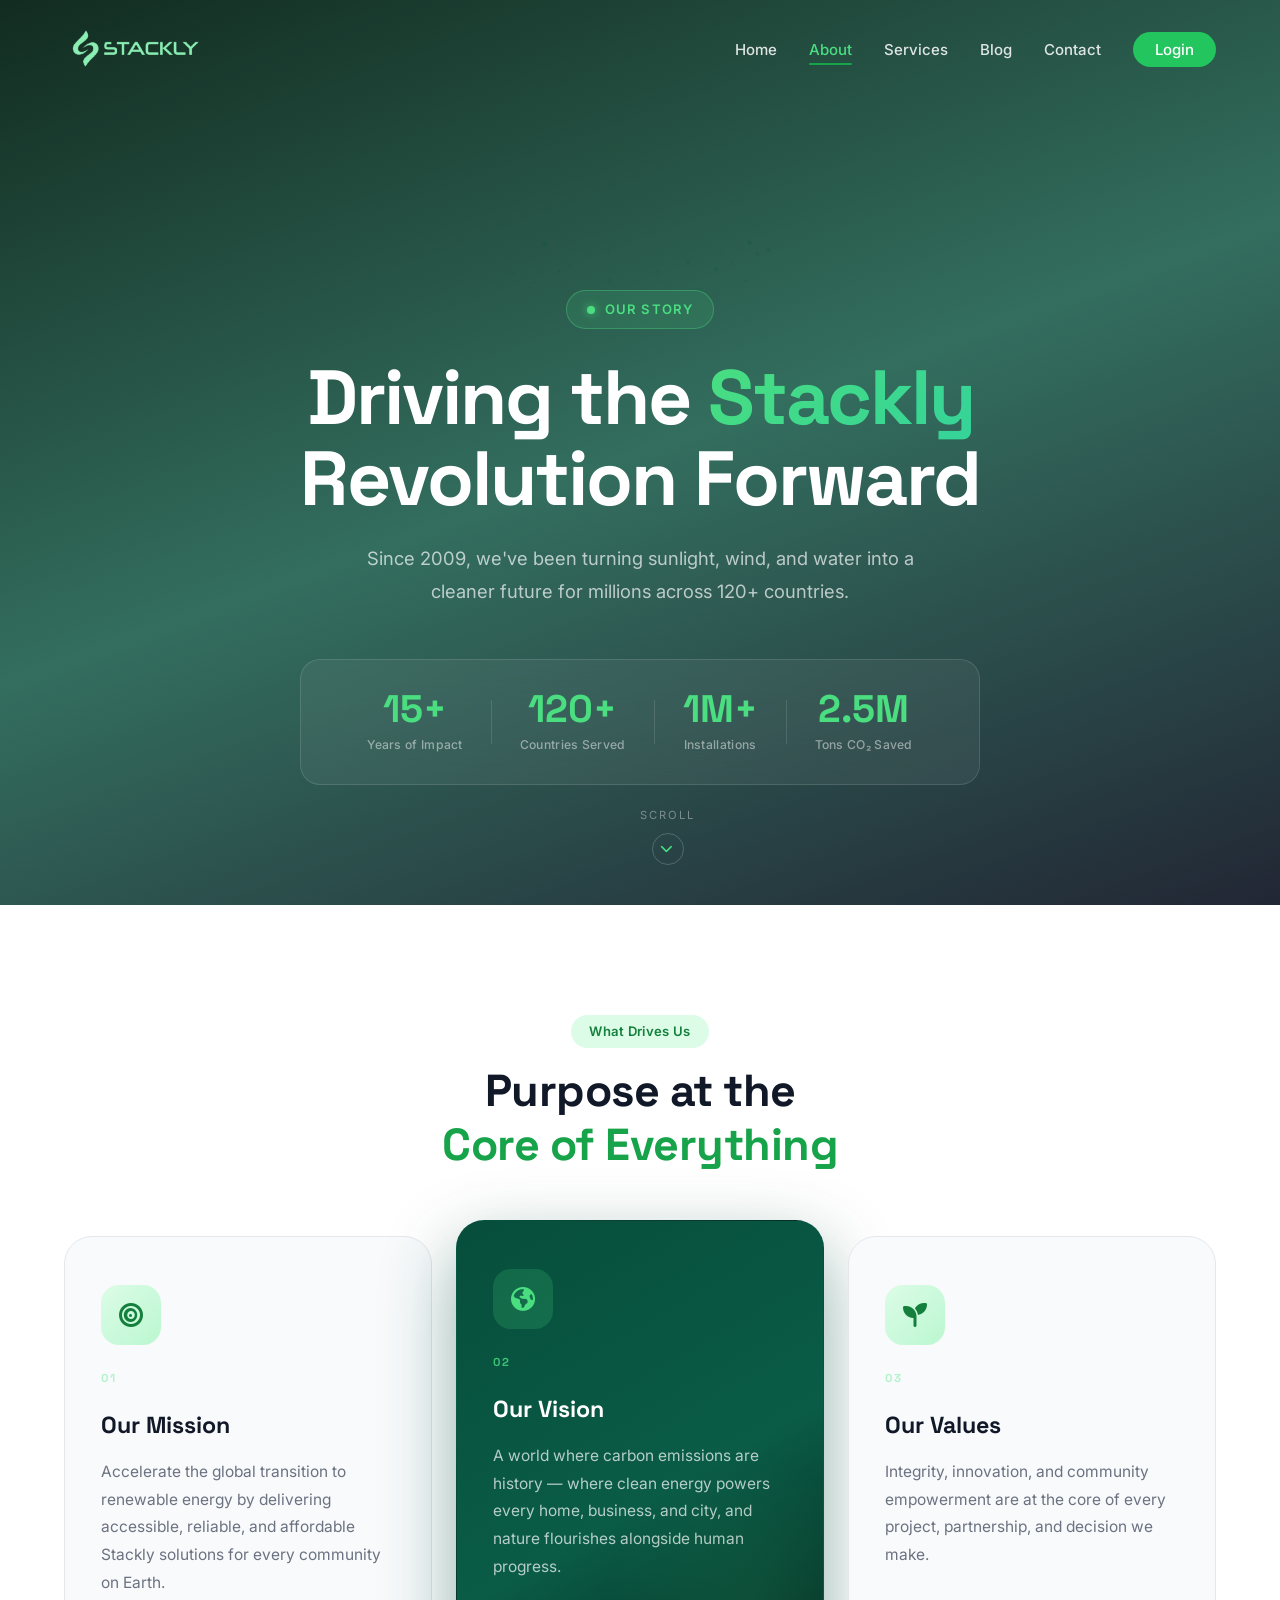
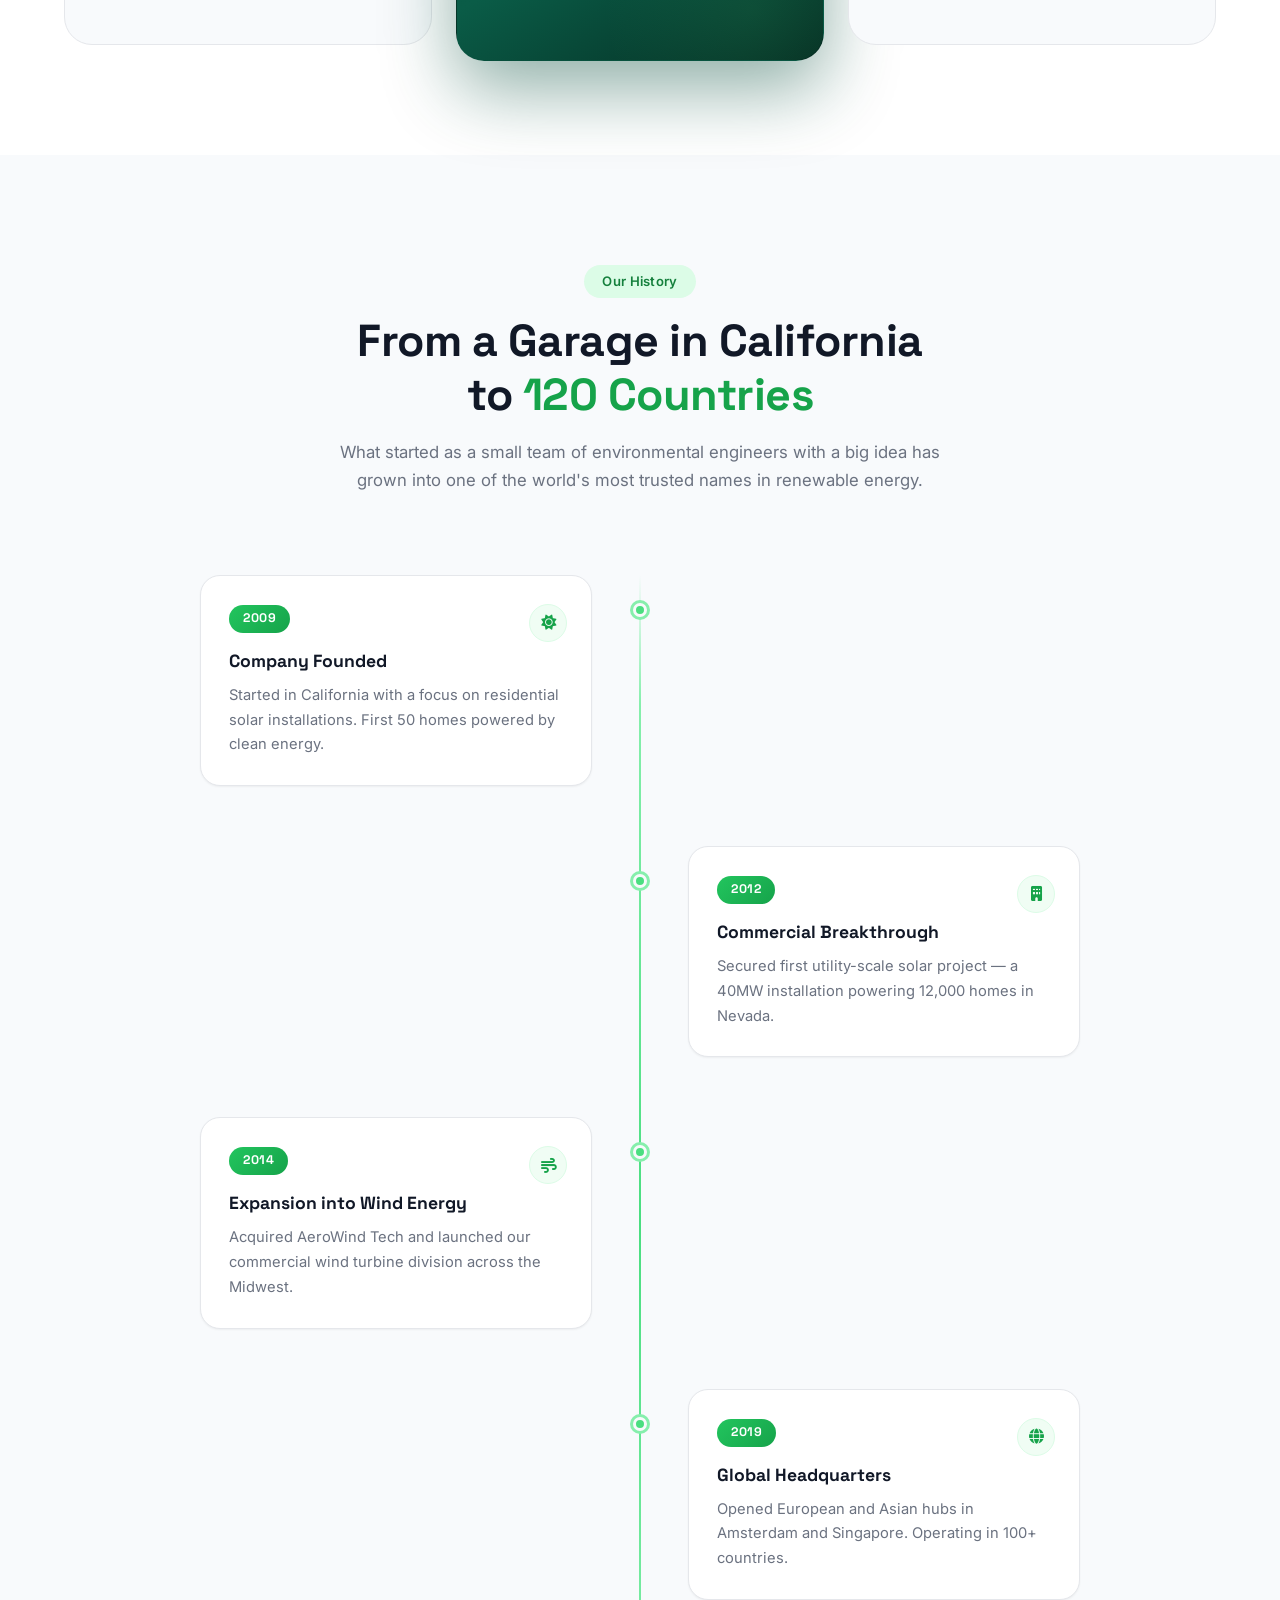
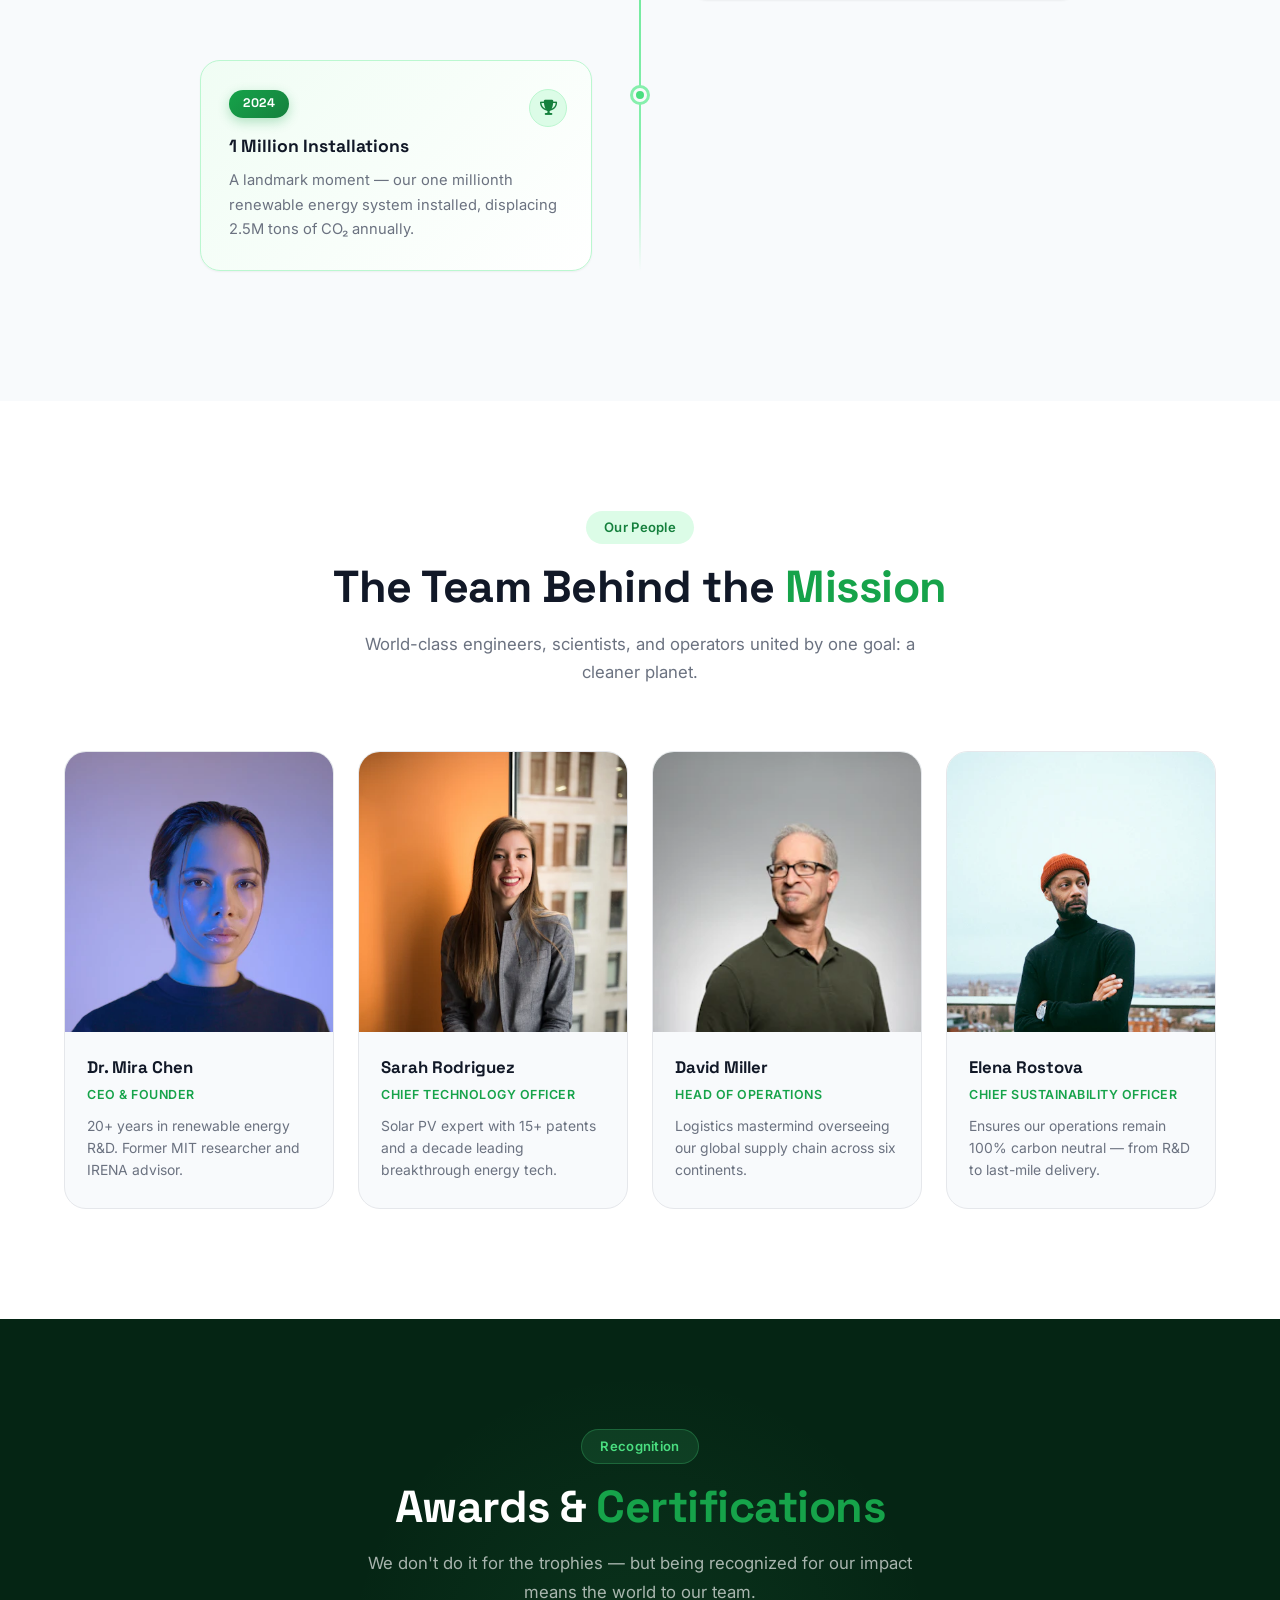
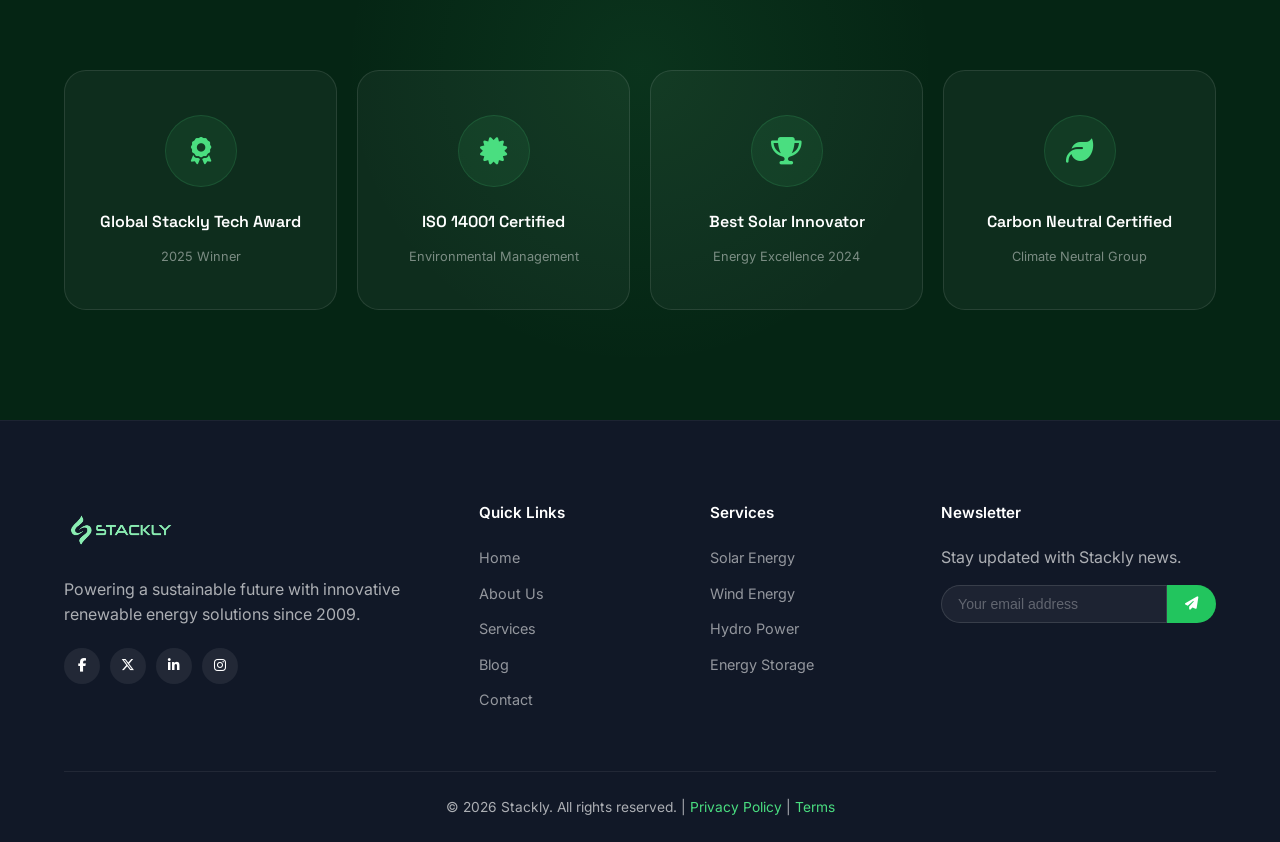
==== about.html @ 0bb85318 "Add files via upload" ====
<!DOCTYPE html>
<html lang="en">
<head>
    <meta charset="UTF-8">
    <meta name="viewport" content="width=device-width, initial-scale=1.0">
    <title>About Us - Stackly</title>
    <link rel="preconnect" href="https://fonts.googleapis.com">
    <link href="https://fonts.googleapis.com/css2?family=Inter:wght@300;400;500;600;700;800;900&family=Space+Grotesk:wght@400;500;600;700;800&display=swap" rel="stylesheet">
    <link rel="stylesheet" href="https://cdnjs.cloudflare.com/ajax/libs/font-awesome/6.5.1/css/all.min.css">
    <link rel="stylesheet" href="about.css">
</head>
<body>

    <!-- ===== NAVBAR ===== -->
    <nav class="navbar" id="navbar">
        <div class="nav-container">
            <a href="index.html" class="nav-logo">
                <img src="logo-removebg-preview.webp" alt="Stackly" class="nav-logo-img">
            </a>
            <ul class="nav-links" id="navLinks">
                <li><a href="index.html">Home</a></li>
                <li><a href="about.html" class="active">About</a></li>
                <li><a href="services.html">Services</a></li>
                <li><a href="blog.html">Blog</a></li>
                <li><a href="contact.html">Contact</a></li>
                <li><a href="login.html" class="nav-btn-login">Login</a></li>
            </ul>
            <button class="hamburger" id="hamburger" aria-label="Toggle navigation" aria-expanded="false">
                <span class="ham-line ham-top"></span>
                <span class="ham-line ham-mid"></span>
                <span class="ham-line ham-bot"></span>
            </button>
        </div>
        <div class="nav-overlay" id="navOverlay"></div>
    </nav>

    <main style="position:relative; z-index:0;">

    <!-- ===== SECTION 1: HERO ===== -->
    <section class="about-hero">
        <div class="about-hero-overlay"></div>
        <canvas class="hero-canvas" id="heroCanvas"></canvas>
        <div class="about-hero-content">
            <span class="about-eyebrow">
                <span class="eyebrow-dot"></span>
                Our Story
            </span>
            <h1>Driving the <em>Stackly</em><br>Revolution Forward</h1>
            <p>Since 2009, we've been turning sunlight, wind, and water into a cleaner future for millions across 120+ countries.</p>
            <div class="about-hero-stats">
                <div class="ahs-item" data-count="15" data-suffix="+">
                    <strong class="counter">0</strong>
                    <span>Years of Impact</span>
                </div>
                <div class="ahs-divider"></div>
                <div class="ahs-item" data-count="120" data-suffix="+">
                    <strong class="counter">0</strong>
                    <span>Countries Served</span>
                </div>
                <div class="ahs-divider"></div>
                <div class="ahs-item" data-count="1" data-suffix="M+">
                    <strong class="counter">0</strong>
                    <span>Installations</span>
                </div>
                <div class="ahs-divider"></div>
                <div class="ahs-item" data-count="2.5" data-suffix="M">
                    <strong class="counter">0</strong>
                    <span>Tons CO₂ Saved</span>
                </div>
            </div>
        </div>
        <div class="about-hero-scroll">
            <span>Scroll</span>
            <div class="scroll-arrow">
                <i class="fa-solid fa-chevron-down"></i>
            </div>
        </div>
    </section>

    <!-- ===== SECTION 2: MISSION / VISION / VALUES ===== -->
    <section class="mvv-section">
        <div class="container">
            <div class="section-intro reveal-fade">
                <span class="section-tag">What Drives Us</span>
                <h2>Purpose at the<br><span>Core of Everything</span></h2>
            </div>
            <div class="mvv-grid">
                <div class="mvv-card reveal-up" style="--delay:0ms">
                    <div class="mvv-icon-wrap">
                        <i class="fa-solid fa-bullseye"></i>
                    </div>
                    <div class="mvv-number">01</div>
                    <h3>Our Mission</h3>
                    <p>Accelerate the global transition to renewable energy by delivering accessible, reliable, and affordable Stackly solutions for every community on Earth.</p>
                    <div class="mvv-line"></div>
                </div>
                <div class="mvv-card mvv-featured reveal-up" style="--delay:120ms">
                    <div class="mvv-icon-wrap">
                        <i class="fa-solid fa-earth-americas"></i>
                    </div>
                    <div class="mvv-number">02</div>
                    <h3>Our Vision</h3>
                    <p>A world where carbon emissions are history — where clean energy powers every home, business, and city, and nature flourishes alongside human progress.</p>
                    <div class="mvv-glow"></div>
                    <div class="mvv-line"></div>
                </div>
                <div class="mvv-card reveal-up" style="--delay:240ms">
                    <div class="mvv-icon-wrap">
                        <i class="fa-solid fa-seedling"></i>
                    </div>
                    <div class="mvv-number">03</div>
                    <h3>Our Values</h3>
                    <p>Integrity, innovation, and community empowerment are at the core of every project, partnership, and decision we make.</p>
                    <div class="mvv-line"></div>
                </div>
            </div>
        </div>
    </section>

    <!-- ===== SECTION 3: TIMELINE ===== -->
    <section class="story-section">
        <div class="container">
            <div class="story-intro reveal-fade">
                <span class="section-tag">Our History</span>
                <h2>From a Garage in California<br>to <span>120 Countries</span></h2>
                <p>What started as a small team of environmental engineers with a big idea has grown into one of the world's most trusted names in renewable energy.</p>
            </div>
            <div class="timeline">
                <div class="timeline-track"></div>
                <div class="timeline-item tl-left reveal-left">
                    <div class="tl-connector"></div>
                    <div class="tl-card">
                        <span class="tl-year">2009</span>
                        <div class="tl-icon-wrap"><i class="fa-solid fa-sun"></i></div>
                        <h4>Company Founded</h4>
                        <p>Started in California with a focus on residential solar installations. First 50 homes powered by clean energy.</p>
                    </div>
                </div>
                <div class="timeline-item tl-right reveal-right">
                    <div class="tl-connector"></div>
                    <div class="tl-card">
                        <span class="tl-year">2012</span>
                        <div class="tl-icon-wrap"><i class="fa-solid fa-building"></i></div>
                        <h4>Commercial Breakthrough</h4>
                        <p>Secured first utility-scale solar project — a 40MW installation powering 12,000 homes in Nevada.</p>
                    </div>
                </div>
                <div class="timeline-item tl-left reveal-left">
                    <div class="tl-connector"></div>
                    <div class="tl-card">
                        <span class="tl-year">2014</span>
                        <div class="tl-icon-wrap"><i class="fa-solid fa-wind"></i></div>
                        <h4>Expansion into Wind Energy</h4>
                        <p>Acquired AeroWind Tech and launched our commercial wind turbine division across the Midwest.</p>
                    </div>
                </div>
                <div class="timeline-item tl-right reveal-right">
                    <div class="tl-connector"></div>
                    <div class="tl-card">
                        <span class="tl-year">2019</span>
                        <div class="tl-icon-wrap"><i class="fa-solid fa-globe"></i></div>
                        <h4>Global Headquarters</h4>
                        <p>Opened European and Asian hubs in Amsterdam and Singapore. Operating in 100+ countries.</p>
                    </div>
                </div>
                <div class="timeline-item tl-left reveal-left">
                    <div class="tl-connector"></div>
                    <div class="tl-card tl-card-latest">
                        <span class="tl-year tl-year-latest">2024</span>
                        <div class="tl-icon-wrap tl-icon-latest"><i class="fa-solid fa-trophy"></i></div>
                        <h4>1 Million Installations</h4>
                        <p>A landmark moment — our one millionth renewable energy system installed, displacing 2.5M tons of CO₂ annually.</p>
                    </div>
                </div>
            </div>
        </div>
    </section>

    <!-- ===== SECTION 4: TEAM (4 social icons each) ===== -->
    <section class="team-section">
        <div class="container">
            <div class="section-header reveal-fade">
                <span class="section-tag">Our People</span>
                <h2>The Team Behind the <span>Mission</span></h2>
                <p>World-class engineers, scientists, and operators united by one goal: a cleaner planet.</p>
            </div>
            <div class="team-grid">
                <!-- Card 1 -->
                <div class="team-card reveal-up" style="--delay:0ms">
                    <div class="team-img-wrap">
                        <img src="about1.webp" alt="Dr. Mira Chen" loading="lazy">
                        <div class="team-hover-layer">
                            <blockquote>"Clean energy is not a choice — it's the only path forward."</blockquote>
                            <div class="team-social">
                                <a href="404.html" aria-label="LinkedIn"><i class="fa-brands fa-linkedin-in"></i></a>
                                <a href="404.html" aria-label="Twitter"><i class="fa-brands fa-x-twitter"></i></a>
                                <a href="404.html" aria-label="GitHub"><i class="fa-brands fa-github"></i></a>
                                <a href="404.html" aria-label="Instagram"><i class="fa-brands fa-instagram"></i></a>
                            </div>
                        </div>
                    </div>
                    <div class="team-info">
                        <h3>Dr. Mira Chen</h3>
                        <span>CEO &amp; Founder</span>
                        <p>20+ years in renewable energy R&D. Former MIT researcher and IRENA advisor.</p>
                    </div>
                </div>
                <!-- Card 2 -->
                <div class="team-card reveal-up" style="--delay:100ms">
                    <div class="team-img-wrap">
                        <img src="about2.webp" alt="Sarah Rodriguez" loading="lazy">
                        <div class="team-hover-layer">
                            <blockquote>"Every watt of solar we install is a step away from fossil dependence."</blockquote>
                            <div class="team-social">
                                <a href="404.html" aria-label="LinkedIn"><i class="fa-brands fa-linkedin-in"></i></a>
                                <a href="404.html" aria-label="Twitter"><i class="fa-brands fa-x-twitter"></i></a>
                                <a href="404.html" aria-label="GitHub"><i class="fa-brands fa-github"></i></a>
                                <a href="404.html" aria-label="Instagram"><i class="fa-brands fa-instagram"></i></a>
                            </div>
                        </div>
                    </div>
                    <div class="team-info">
                        <h3>Sarah Rodriguez</h3>
                        <span>Chief Technology Officer</span>
                        <p>Solar PV expert with 15+ patents and a decade leading breakthrough energy tech.</p>
                    </div>
                </div>
                <!-- Card 3 -->
                <div class="team-card reveal-up" style="--delay:200ms">
                    <div class="team-img-wrap">
                        <img src="about3.webp" alt="David Miller" loading="lazy">
                        <div class="team-hover-layer">
                            <blockquote>"Flawless execution turns great ideas into real impact at scale."</blockquote>
                            <div class="team-social">
                                <a href="404.html" aria-label="LinkedIn"><i class="fa-brands fa-linkedin-in"></i></a>
                                <a href="404.html" aria-label="Twitter"><i class="fa-brands fa-x-twitter"></i></a>
                                <a href="404.html" aria-label="GitHub"><i class="fa-brands fa-github"></i></a>
                                <a href="404.html" aria-label="Instagram"><i class="fa-brands fa-instagram"></i></a>
                            </div>
                        </div>
                    </div>
                    <div class="team-info">
                        <h3>David Miller</h3>
                        <span>Head of Operations</span>
                        <p>Logistics mastermind overseeing our global supply chain across six continents.</p>
                    </div>
                </div>
                <!-- Card 4 -->
                <div class="team-card reveal-up" style="--delay:300ms">
                    <div class="team-img-wrap">
                        <img src="about4.webp" alt="Elena Rostova" loading="lazy">
                        <div class="team-hover-layer">
                            <blockquote>"Sustainability isn't a department — it's embedded in every decision."</blockquote>
                            <div class="team-social">
                                <a href="404.html" aria-label="LinkedIn"><i class="fa-brands fa-linkedin-in"></i></a>
                                <a href="404.html" aria-label="Twitter"><i class="fa-brands fa-x-twitter"></i></a>
                                <a href="404.html" aria-label="GitHub"><i class="fa-brands fa-github"></i></a>
                                <a href="404.html" aria-label="Instagram"><i class="fa-brands fa-instagram"></i></a>
                            </div>
                        </div>
                    </div>
                    <div class="team-info">
                        <h3>Elena Rostova</h3>
                        <span>Chief Sustainability Officer</span>
                        <p>Ensures our operations remain 100% carbon neutral — from R&D to last-mile delivery.</p>
                    </div>
                </div>
            </div>
        </div>
    </section>

    <!-- ===== SECTION 5: AWARDS ===== -->
    <section class="awards-section">
        <div class="container">
            <div class="section-header reveal-fade">
                <span class="section-tag section-tag-light">Recognition</span>
                <h2>Awards &amp; <span>Certifications</span></h2>
                <p>We don't do it for the trophies — but being recognized for our impact means the world to our team.</p>
            </div>
            <div class="awards-grid">
                <div class="award-card reveal-up" style="--delay:0ms">
                    <div class="award-icon"><i class="fa-solid fa-award"></i></div>
                    <h4>Global Stackly Tech Award</h4>
                    <span>2025 Winner</span>
                </div>
                <div class="award-card reveal-up" style="--delay:80ms">
                    <div class="award-icon"><i class="fa-solid fa-certificate"></i></div>
                    <h4>ISO 14001 Certified</h4>
                    <span>Environmental Management</span>
                </div>
                <div class="award-card reveal-up" style="--delay:160ms">
                    <div class="award-icon"><i class="fa-solid fa-trophy"></i></div>
                    <h4>Best Solar Innovator</h4>
                    <span>Energy Excellence 2024</span>
                </div>
                <div class="award-card reveal-up" style="--delay:240ms">
                    <div class="award-icon"><i class="fa-solid fa-leaf"></i></div>
                    <h4>Carbon Neutral Certified</h4>
                    <span>Climate Neutral Group</span>
                </div>
            </div>
        </div>
    </section>

    </main>

    <!-- ===== FOOTER ===== -->
    <footer class="footer">
        <div class="container">
            <div class="footer-grid">
                <div class="footer-col">
                    <a href="index.html" class="footer-logo">
                        <img src="logo-removebg-preview.webp" alt="Stackly" class="footer-logo-img">
                    </a>
                    <p>Powering a sustainable future with innovative renewable energy solutions since 2009.</p>
                    <div class="footer-social">
                        <a href="404.html" aria-label="Facebook"><i class="fa-brands fa-facebook-f"></i></a>
                        <a href="404.html" aria-label="Twitter"><i class="fa-brands fa-x-twitter"></i></a>
                        <a href="404.html" aria-label="LinkedIn"><i class="fa-brands fa-linkedin-in"></i></a>
                        <a href="404.html" aria-label="Instagram"><i class="fa-brands fa-instagram"></i></a>
                    </div>
                </div>
                <div class="footer-col">
                    <h4>Quick Links</h4>
                    <ul>
                        <li><a href="index.html">Home</a></li>
                        <li><a href="about.html">About Us</a></li>
                        <li><a href="services.html">Services</a></li>
                        <li><a href="blog.html">Blog</a></li>
                        <li><a href="contact.html">Contact</a></li>
                    </ul>
                </div>
                <div class="footer-col">
                    <h4>Services</h4>
                    <ul>
                        <li><a href="services.html">Solar Energy</a></li>
                        <li><a href="services.html">Wind Energy</a></li>
                        <li><a href="services.html">Hydro Power</a></li>
                        <li><a href="services.html">Energy Storage</a></li>
                    </ul>
                </div>
                <div class="footer-col">
                    <h4>Newsletter</h4>
                    <p>Stay updated with Stackly news.</p>
                    <div class="footer-newsletter">
                        <input type="email" placeholder="Your email address">
                        <button type="button" aria-label="Subscribe"><i class="fa-solid fa-paper-plane"></i></button>
                    </div>
                </div>
            </div>
            <div class="footer-bottom">
                <p>&copy; 2026 Stackly. All rights reserved. | <a href="404.html">Privacy Policy</a> | <a href="404.html">Terms</a></p>
            </div>
        </div>
    </footer>

    <button class="scroll-top" id="scrollTop" aria-label="Scroll to top">
        <i class="fa-solid fa-chevron-up"></i>
    </button>

    <script src="about.js"></script>
</body>
</html>
---- about.css ----
/* ============================================
   about.css — Professional GreenEnergy About Page
   ============================================ */

/* ===== CSS VARIABLES ===== */
:root {
    --white: #ffffff;
    --off-white: #f8fafc;
    --gray-50: #f9fafb;
    --gray-100: #f3f4f6;
    --gray-200: #e5e7eb;
    --gray-300: #d1d5db;
    --gray-400: #9ca3af;
    --gray-500: #6b7280;
    --gray-600: #4b5563;
    --gray-700: #374151;
    --gray-800: #1f2937;
    --gray-900: #111827;

    --green-50:  #f0fdf4;
    --green-100: #dcfce7;
    --green-200: #bbf7d0;
    --green-300: #86efac;
    --green-400: #4ade80;
    --green-500: #22c55e;
    --green-600: #16a34a;
    --green-700: #15803d;
    --green-800: #166534;
    --green-900: #14532d;

    --shadow-sm: 0 1px 2px rgba(0,0,0,0.05);
    --shadow:    0 4px 6px  rgba(0,0,0,0.07);
    --shadow-lg: 0 10px 25px rgba(0,0,0,0.08);
    --shadow-xl: 0 20px 50px rgba(0,0,0,0.12);

    --transition: all 0.3s ease;
    --easing: cubic-bezier(0.22, 1, 0.36, 1);
}

/* ===== RESET & BASE ===== */
*, *::before, *::after { margin:0; padding:0; box-sizing:border-box; }
html { scroll-behavior: smooth; }
body {
    font-family: 'Inter', sans-serif;
    color: var(--gray-800);
    background: var(--white);
    line-height: 1.6;
    -webkit-font-smoothing: antialiased;
    overflow-x: hidden;
}
img { max-width:100%; display:block; }
a { text-decoration:none; color:inherit; }

.container {
    max-width: 1200px;
    margin: 0 auto;
    padding: 0 24px;
}

/* ===== BUTTONS ===== */
.btn {
    display: inline-flex;
    align-items: center;
    gap: 8px;
    padding: 12px 24px;
    border-radius: 50px;
    font-weight: 600;
    font-size: 0.95rem;
    transition: var(--transition);
    cursor: pointer;
    border: none;
    white-space: nowrap;
}
.btn-primary {
    background: linear-gradient(135deg, var(--green-500), var(--green-600));
    color: var(--white);
    box-shadow: 0 8px 20px rgba(34,197,94,0.3);
}
.btn-primary:hover { transform: translateY(-2px); box-shadow: 0 12px 28px rgba(34,197,94,0.4); }

/* ===== SECTION TAGS & HEADERS ===== */
.section-tag {
    display: inline-flex;
    align-items: center;
    gap: 8px;
    background: var(--green-100);
    color: var(--green-700);
    padding: 6px 18px;
    border-radius: 50px;
    font-size: 0.82rem;
    font-weight: 600;
    margin-bottom: 16px;
    letter-spacing: 0.3px;
}
.section-tag-light {
    background: rgba(74,222,128,0.12) !important;
    color: var(--green-400) !important;
    border: 1px solid rgba(74,222,128,0.25) !important;
}
.section-header {
    text-align: center;
    margin-bottom: 64px;
}
.section-header h2,
.story-intro h2,
.section-intro h2 {
    font-family: 'Space Grotesk', sans-serif;
    font-size: clamp(2rem, 3.5vw, 2.8rem);
    font-weight: 700;
    color: var(--gray-900);
    margin-bottom: 16px;
    letter-spacing: -0.5px;
    line-height: 1.2;
}
.section-header h2 span,
.story-intro h2 span,
.section-intro h2 span { color: var(--green-600); }
.section-header p, .story-intro p {
    color: var(--gray-500);
    max-width: 600px;
    margin: 0 auto;
    font-size: 1.05rem;
    line-height: 1.7;
}
.section-intro {
    text-align: center;
    margin-bottom: 64px;
}

/* ===========================
   NAVBAR
=========================== */
.navbar {
    position: fixed;
    top: 0; left: 0;
    width: 100%;
    z-index: 99999;
    transform: translate3d(0,0,0);
    -webkit-transform: translate3d(0,0,0);
    will-change: transform;
    transition: background 0.4s var(--easing), box-shadow 0.4s ease, padding 0.3s ease;
    padding: 12px 0;
}
.navbar.scrolled {
    background: rgba(255,255,255,0.94);
    backdrop-filter: blur(20px);
    -webkit-backdrop-filter: blur(20px);
    box-shadow: 0 1px 0 rgba(0,0,0,0.06), 0 8px 24px rgba(0,0,0,0.06);
    padding: 8px 0;
}
.nav-container {
    max-width: 1200px;
    margin: 0 auto;
    padding: 0 24px;
    display: flex;
    align-items: center;
    justify-content: space-between;
    position: relative;
}
.nav-logo {
    display: flex;
    align-items: center;
    gap: 10px;
    font-family: 'Space Grotesk', sans-serif;
    font-size: 1.4rem;
    font-weight: 700;
    transition: var(--transition);
    z-index: 1001;
}
.nav-logo-img {
    height: 75px;
    width: auto;
    filter: brightness(0) saturate(100%) invert(88%) sepia(29%) saturate(564%) hue-rotate(78deg) brightness(97%) contrast(91%);
    transition: filter 0.3s ease;
}
.navbar.scrolled .nav-logo-img {
    filter: brightness(0) saturate(100%) invert(28%) sepia(67%) saturate(400%) hue-rotate(98deg) brightness(95%) contrast(86%);
}
.nav-links {
    display: flex;
    align-items: center;
    gap: 32px;
    list-style: none;
}
.nav-links a {
    font-weight: 500;
    color: rgba(255,255,255,0.85);
    transition: var(--transition);
    padding: 4px 0;
    font-size: 0.94rem;
    position: relative;
}
.nav-links a::after {
    content: '';
    position: absolute;
    bottom: -2px; left: 0;
    width: 0; height: 2px;
    background: var(--green-400);
    border-radius: 2px;
    transition: width 0.3s var(--easing);
}
.nav-links a:hover::after,
.nav-links a.active::after { width: 100%; }
.navbar.scrolled .nav-links a { color: var(--gray-700); }
.nav-links a:hover,
.nav-links a.active { color: var(--green-400); }
.navbar.scrolled .nav-links a:hover,
.navbar.scrolled .nav-links a.active { color: var(--green-600); }
.nav-links a::after { background: var(--green-600); }
.nav-btn-login {
    background: var(--green-500) !important;
    color: var(--white) !important;
    padding: 8px 22px !important;
    border-radius: 50px;
    font-weight: 600;
    transition: background 0.3s ease, transform 0.2s ease !important;
}
.nav-btn-login::after { display:none !important; }
.nav-btn-login:hover { background: var(--green-600) !important; transform: translateY(-1px); }

.hamburger {
    display: none;
    flex-direction: column;
    justify-content: center;
    align-items: center;
    width: 44px;
    height: 44px;
    border-radius: 12px;
    border: 1.5px solid rgba(255,255,255,0.25);
    background: rgba(255,255,255,0.08);
    cursor: pointer;
    z-index: 10000;
    gap: 5px;
    transition: background 0.3s ease, border-color 0.3s ease;
    flex-shrink: 0;
    padding: 0;
    position: relative;
}
.navbar.scrolled .hamburger {
    border-color: var(--gray-200);
    background: var(--white);
    box-shadow: var(--shadow-sm);
}
.hamburger.open {
    border-color: rgba(255,255,255,0.3) !important;
    background: rgba(255,255,255,0.1) !important;
    box-shadow: none !important;
}
.hamburger:hover {
    background: rgba(255,255,255,0.18);
    border-color: rgba(255,255,255,0.5);
}
.navbar.scrolled .hamburger:hover {
    border-color: var(--green-400);
    background: var(--green-50);
}
.ham-line {
    display: block;
    width: 20px;
    height: 2px;
    border-radius: 2px;
    background: var(--white);
    transition: transform 0.35s var(--easing), opacity 0.25s ease, width 0.35s var(--easing);
    transform-origin: center;
}
.navbar.scrolled .ham-line { background: var(--gray-800); }
.hamburger.open .ham-line { background: var(--white) !important; }
.hamburger.open .ham-top { transform: translateY(7px) rotate(45deg); }
.hamburger.open .ham-mid { opacity: 0; width: 0; }
.hamburger.open .ham-bot { transform: translateY(-7px) rotate(-45deg); }

.nav-overlay {
    display: none;
    position: fixed;
    inset: 0;
    background: rgba(2, 18, 10, 0.75);
    backdrop-filter: blur(6px);
    -webkit-backdrop-filter: blur(6px);
    z-index: 9997;
    opacity: 0;
    transition: opacity 0.38s ease;
    pointer-events: none;
}
.nav-overlay.active {
    opacity: 1;
    pointer-events: all;
}

@media (max-width: 768px) {
    .hamburger { display: flex; z-index: 10000; }
    .nav-overlay { display: block; }
    .nav-links {
        position: fixed;
        top: 0; left: 0;
        width: 100%;
        height: 100dvh;
        background: #030f07;
        flex-direction: column;
        justify-content: center;
        align-items: center;
        gap: 0;
        padding: 100px 40px 60px;
        z-index: 9998;
        transition: opacity 0.4s var(--easing), transform 0.4s var(--easing);
        overflow-y: auto;
        opacity: 0;
        transform: translateY(-18px);
        pointer-events: none;
    }
    .nav-links.active {
        opacity: 1;
        transform: translateY(0);
        pointer-events: all;
    }
    .nav-links::before {
        content: '';
        position: absolute;
        top: 0; left: 0;
        width: 100%; height: 3px;
        background: linear-gradient(90deg, transparent, var(--green-400), var(--green-600), transparent);
    }
    .nav-links::after {
        content: '';
        position: absolute;
        top: -120px; right: -80px;
        width: 320px; height: 320px;
        border-radius: 50%;
        background: radial-gradient(circle, rgba(34,197,94,0.08) 0%, transparent 70%);
        pointer-events: none;
    }
    .nav-links li {
        width: 100%;
        max-width: 340px;
        text-align: center;
        border-bottom: 1px solid rgba(255,255,255,0.06);
        opacity: 0;
        transform: translateY(16px);
        transition: opacity 0.35s ease, transform 0.35s ease;
    }
    .nav-links li:last-child {
        border-bottom: none;
        margin-top: 28px;
    }
    .nav-links.active li               { opacity: 1; transform: translateY(0); }
    .nav-links.active li:nth-child(1)  { transition-delay: 0.08s; }
    .nav-links.active li:nth-child(2)  { transition-delay: 0.14s; }
    .nav-links.active li:nth-child(3)  { transition-delay: 0.20s; }
    .nav-links.active li:nth-child(4)  { transition-delay: 0.26s; }
    .nav-links.active li:nth-child(5)  { transition-delay: 0.32s; }
    .nav-links.active li:nth-child(6)  { transition-delay: 0.38s; }
    .nav-links a {
        display: block;
        color: rgba(255,255,255,0.72) !important;
        font-family: 'Space Grotesk', sans-serif;
        font-size: 1.25rem;
        font-weight: 600;
        padding: 18px 0;
        letter-spacing: 0.2px;
        transition: color 0.25s ease, letter-spacing 0.25s ease;
    }
    .nav-links a::after { display: none; }
    .nav-links a:hover,
    .nav-links a.active {
        color: var(--green-400) !important;
        letter-spacing: 0.6px;
    }
    .nav-links a.active::before {
        content: '•';
        margin-right: 8px;
        color: var(--green-400);
        font-size: 0.6rem;
        vertical-align: middle;
    }
    .nav-btn-login {
        display: inline-flex !important;
        align-items: center;
        justify-content: center;
        width: 100%;
        max-width: 200px;
        margin: 0 auto !important;
        padding: 14px 32px !important;
        border-radius: 50px !important;
        font-size: 1rem !important;
        background: linear-gradient(135deg, var(--green-500), var(--green-600)) !important;
        box-shadow: 0 8px 24px rgba(34,197,94,0.3) !important;
        letter-spacing: 0 !important;
    }
    .nav-btn-login:hover {
        transform: translateY(-2px) !important;
        box-shadow: 0 12px 32px rgba(34,197,94,0.45) !important;
    }
}

/* ===== SCROLL TO TOP ===== */
.scroll-top {
    position: fixed;
    bottom: 30px; right: 30px;
    width: 44px; height: 44px;
    border-radius: 50%;
    background: var(--green-500);
    color: var(--white);
    border: none;
    cursor: pointer;
    display: flex;
    align-items: center;
    justify-content: center;
    font-size: 1rem;
    box-shadow: 0 8px 20px rgba(34,197,94,0.4);
    opacity: 0; visibility: hidden;
    transform: translateY(16px);
    transition: all 0.35s var(--easing);
    z-index: 99;
}
.scroll-top.visible { opacity:1; visibility:visible; transform:translateY(0); }
.scroll-top:hover { background: var(--green-600); transform: translateY(-3px); }

/* ===========================
   SECTION 1 — HERO
=========================== */
.about-hero {
    min-height: 100vh;
    display: flex;
    flex-direction: column;
    align-items: center;
    justify-content: center;
    position: relative;
    text-align: center;
    padding: 140px 24px 120px;
    background-image: url('aboutcss.webp');
    background-size: cover;
    background-position: center;
    overflow: hidden;
    z-index: 1;
}
.about-hero-overlay {
    position: absolute;
    inset: 0;
    background: linear-gradient(160deg,
        rgba(3,30,18,0.94) 0%,
        rgba(6,78,59,0.82) 50%,
        rgba(15,20,35,0.92) 100%);
    z-index: 1;
}
.about-hero-content {
    position: relative;
    z-index: 3;
    max-width: 860px;
    margin: 0 auto;
}
.about-eyebrow {
    display: inline-flex;
    align-items: center;
    gap: 10px;
    background: rgba(74,222,128,0.12);
    border: 1px solid rgba(74,222,128,0.35);
    color: var(--green-400);
    padding: 8px 20px;
    border-radius: 50px;
    font-size: 0.82rem;
    font-weight: 600;
    letter-spacing: 1.2px;
    text-transform: uppercase;
    margin-bottom: 28px;
    opacity: 0;
    animation: heroFadeUp 0.8s 0.3s var(--easing) forwards;
}
.eyebrow-dot {
    width: 8px; height: 8px;
    border-radius: 50%;
    background: var(--green-400);
    box-shadow: 0 0 8px rgba(74,222,128,0.8);
    animation: pulse-dot 2s ease-in-out infinite;
}
@keyframes pulse-dot {
    0%,100% { box-shadow: 0 0 8px rgba(74,222,128,0.8); transform:scale(1); }
    50%      { box-shadow: 0 0 16px rgba(74,222,128,1); transform:scale(1.3); }
}
.about-hero-content h1 {
    font-family: 'Space Grotesk', sans-serif;
    font-size: clamp(2.8rem, 6vw, 4.8rem);
    font-weight: 800;
    color: var(--white);
    line-height: 1.06;
    letter-spacing: -2px;
    margin-bottom: 22px;
    opacity: 0;
    animation: heroFadeUp 0.8s 0.5s var(--easing) forwards;
}
.about-hero-content h1 em {
    font-style: normal;
    background: linear-gradient(135deg, var(--green-400) 0%, #34d399 100%);
    -webkit-background-clip: text;
    -webkit-text-fill-color: transparent;
    background-clip: text;
}
.about-hero-content p {
    font-size: 1.15rem;
    color: rgba(255,255,255,0.68);
    max-width: 560px;
    margin: 0 auto 52px;
    line-height: 1.78;
    opacity: 0;
    animation: heroFadeUp 0.8s 0.7s var(--easing) forwards;
}
.about-hero-stats {
    display: flex;
    align-items: center;
    justify-content: center;
    background: rgba(255,255,255,0.06);
    backdrop-filter: blur(20px);
    -webkit-backdrop-filter: blur(20px);
    border: 1px solid rgba(255,255,255,0.12);
    border-radius: 20px;
    padding: 30px 24px;
    flex-wrap: wrap;
    max-width: 680px;
    margin: 0 auto;
    opacity: 0;
    animation: heroFadeUp 0.8s 0.9s var(--easing) forwards;
}
.ahs-item {
    display: flex;
    flex-direction: column;
    align-items: center;
    padding: 0 28px;
}
.ahs-item strong {
    font-family: 'Space Grotesk', sans-serif;
    font-size: 2.4rem;
    font-weight: 800;
    color: var(--green-400);
    line-height: 1;
    margin-bottom: 6px;
}
.ahs-item span {
    font-size: 0.76rem;
    color: rgba(255,255,255,0.48);
    font-weight: 500;
    white-space: nowrap;
    letter-spacing: 0.3px;
}
.ahs-divider {
    width: 1px; height: 44px;
    background: rgba(255,255,255,0.12);
    flex-shrink: 0;
}
.about-hero-scroll {
    position: absolute;
    bottom: 40px; left: 50%;
    transform: translateX(-50%);
    z-index: 3;
    display: flex;
    flex-direction: column;
    align-items: center;
    gap: 8px;
    color: rgba(255,255,255,0.38);
    font-size: 0.7rem;
    letter-spacing: 2px;
    text-transform: uppercase;
    opacity: 0;
    animation: heroFadeUp 1s 1.2s ease forwards;
}
.scroll-arrow {
    width: 32px; height: 32px;
    border-radius: 50%;
    border: 1px solid rgba(255,255,255,0.2);
    display: flex;
    align-items: center;
    justify-content: center;
    color: var(--green-400);
    font-size: 0.8rem;
    animation: bounceDown 2.5s ease-in-out infinite;
}
@keyframes bounceDown {
    0%,100% { transform: translateY(0); }
    50% { transform: translateY(6px); }
}
@keyframes heroFadeUp {
    from { opacity:0; transform:translateY(28px); }
    to   { opacity:1; transform:translateY(0); }
}

/* ===========================
   SECTION 2 — MISSION/VISION/VALUES
=========================== */
.mvv-section {
    padding: 110px 0;
    background: var(--white);
}
.mvv-grid {
    display: grid;
    grid-template-columns: repeat(3, 1fr);
    gap: 24px;
    align-items: stretch;
}
.mvv-card {
    background: var(--off-white);
    border-radius: 28px;
    padding: 48px 36px;
    border: 1px solid var(--gray-200);
    transition: transform 0.4s var(--easing), border-color 0.3s ease, box-shadow 0.4s ease;
    position: relative;
    overflow: hidden;
}
.mvv-card:hover {
    transform: translateY(-10px);
    border-color: var(--green-300);
    box-shadow: 0 24px 64px rgba(34,197,94,0.12);
}
.mvv-featured {
    background: linear-gradient(150deg, #064e3b, #0a5c47 60%, #052d22);
    border-color: transparent;
    margin-top: -16px;
    margin-bottom: -16px;
    box-shadow: 0 28px 72px rgba(6,78,59,0.45);
}
.mvv-featured:hover {
    transform: translateY(-10px);
    border-color: rgba(74,222,128,0.3);
}
.mvv-glow {
    position: absolute;
    width: 300px; height: 300px;
    border-radius: 50%;
    background: radial-gradient(circle, rgba(74,222,128,0.1) 0%, transparent 70%);
    bottom: -100px; right: -80px;
    pointer-events: none;
}
.mvv-number {
    font-family: 'Space Grotesk', sans-serif;
    font-size: 0.72rem;
    font-weight: 700;
    letter-spacing: 2px;
    color: var(--green-300);
    margin-bottom: 20px;
    opacity: 0.6;
}
.mvv-featured .mvv-number { color: var(--green-400); opacity: 0.8; }
.mvv-icon-wrap {
    width: 60px; height: 60px;
    border-radius: 18px;
    background: linear-gradient(135deg, var(--green-100), var(--green-200));
    display: flex;
    align-items: center;
    justify-content: center;
    font-size: 1.5rem;
    color: var(--green-700);
    margin-bottom: 24px;
    transition: transform 0.35s var(--easing);
}
.mvv-featured .mvv-icon-wrap {
    background: rgba(74,222,128,0.18);
    color: var(--green-400);
}
.mvv-card:hover .mvv-icon-wrap { transform: rotate(-8deg) scale(1.12); }
.mvv-card h3 {
    font-family: 'Space Grotesk', sans-serif;
    font-size: 1.45rem;
    font-weight: 700;
    color: var(--gray-900);
    margin-bottom: 14px;
}
.mvv-featured h3 { color: var(--white); }
.mvv-card p { color: var(--gray-500); line-height: 1.78; font-size: 0.97rem; }
.mvv-featured p { color: rgba(255,255,255,0.7); }
.mvv-line {
    position: absolute;
    bottom: 0; left: 0;
    height: 3px; width: 0;
    background: linear-gradient(90deg, var(--green-400), var(--green-600));
    transition: width 0.5s var(--easing);
    border-radius: 0 0 0 28px;
}
.mvv-card:hover .mvv-line { width: 100%; }
.mvv-featured .mvv-line { background: linear-gradient(90deg, var(--green-400), #34d399); }

/* ===========================
   SECTION 3 — TIMELINE
=========================== */
.story-section {
    padding: 110px 0 130px;
    background: var(--off-white);
}
.story-intro {
    text-align: center;
    max-width: 640px;
    margin: 0 auto 80px;
}
.timeline {
    position: relative;
    max-width: 880px;
    margin: 0 auto;
}
.timeline-track {
    position: absolute;
    left: 50%;
    top: 0; bottom: 0;
    width: 2px;
    background: linear-gradient(to bottom, transparent, var(--green-300) 10%, var(--green-400) 50%, var(--green-300) 90%, transparent);
    transform: translateX(-50%);
    z-index: 0;
}
.timeline-item {
    display: flex;
    align-items: flex-start;
    margin-bottom: 60px;
    position: relative;
    z-index: 1;
}
.timeline-item:last-child { margin-bottom: 0; }
.tl-left  { justify-content: flex-start; padding-right: calc(50% + 48px); }
.tl-right { justify-content: flex-end;  padding-left:  calc(50% + 48px); }
.tl-connector {
    position: absolute;
    left: 50%;
    top: 28px;
    transform: translateX(-50%);
    width: 14px; height: 14px;
    border-radius: 50%;
    background: var(--green-400);
    border: 3px solid var(--off-white);
    box-shadow: 0 0 0 3px var(--green-300);
    z-index: 3;
    transition: transform 0.3s ease, box-shadow 0.3s ease;
}
.timeline-item:hover .tl-connector {
    transform: translateX(-50%) scale(1.4);
    box-shadow: 0 0 0 5px rgba(74,222,128,0.3), 0 0 20px rgba(74,222,128,0.35);
}
.tl-card {
    background: var(--white);
    border-radius: 20px;
    padding: 28px 30px 28px 28px;
    border: 1px solid var(--gray-200);
    box-shadow: var(--shadow-sm);
    transition: transform 0.4s var(--easing), border-color 0.3s ease, box-shadow 0.4s ease;
    position: relative;
    width: 100%;
}
.tl-card:hover {
    border-color: var(--green-300);
    box-shadow: 0 16px 48px rgba(34,197,94,0.1);
    transform: translateY(-5px);
}
.tl-card-latest {
    border-color: var(--green-200);
    background: linear-gradient(135deg, #f0fdf4, #ffffff);
}
.tl-year {
    display: inline-block;
    background: linear-gradient(135deg, var(--green-500), var(--green-600));
    color: var(--white);
    padding: 4px 14px;
    border-radius: 50px;
    font-size: 0.78rem;
    font-weight: 700;
    margin-bottom: 14px;
    font-family: 'Space Grotesk', sans-serif;
    letter-spacing: 0.5px;
}
.tl-year-latest {
    background: linear-gradient(135deg, #16a34a, #15803d);
    box-shadow: 0 4px 12px rgba(22,163,74,0.3);
}
.tl-icon-wrap {
    position: absolute;
    top: 28px; right: 24px;
    width: 38px; height: 38px;
    border-radius: 50%;
    background: var(--green-50);
    border: 1px solid var(--green-100);
    color: var(--green-600);
    display: flex;
    align-items: center;
    justify-content: center;
    font-size: 0.95rem;
    transition: background 0.3s ease, transform 0.3s var(--easing);
}
.tl-card:hover .tl-icon-wrap { background: var(--green-100); transform: rotate(-12deg) scale(1.1); }
.tl-icon-latest { background: var(--green-100); border-color: var(--green-200); color: var(--green-700); }
.tl-card h4 {
    font-family: 'Space Grotesk', sans-serif;
    font-size: 1.1rem;
    font-weight: 700;
    color: var(--gray-900);
    margin-bottom: 8px;
    padding-right: 52px;
}
.tl-card p { color: var(--gray-500); font-size: 0.92rem; line-height: 1.68; margin: 0; }

/* ===========================
   SECTION 4 — TEAM (fixed images & 4 icons)
=========================== */
.team-section {
    padding: 110px 0;
    background: var(--white);
}
.team-grid {
    display: grid;
    grid-template-columns: repeat(4,1fr);
    gap: 24px;
}
.team-card {
    border-radius: 22px;
    overflow: hidden;
    background: var(--off-white);
    border: 1px solid var(--gray-200);
    transition: transform 0.45s var(--easing), box-shadow 0.45s ease, border-color 0.3s ease;
}
.team-card:hover {
    transform: translateY(-12px);
    box-shadow: 0 28px 64px rgba(0,0,0,0.1);
    border-color: var(--green-200);
}
.team-img-wrap {
    position: relative;
    overflow: hidden;
    height: 280px;
    background: #f0fdf4;
    display: flex;
    align-items: center;
    justify-content: center;
}
.team-img-wrap img {
    width: 100%;
    height: 100%;
    object-fit: cover;
    object-position: top center;
    transition: transform 0.7s var(--easing);
    display: block;
}
.team-card:hover .team-img-wrap img { transform: scale(1.08); }
.team-hover-layer {
    position: absolute;
    inset: 0;
    background: linear-gradient(to top, rgba(4,40,25,0.97), rgba(6,78,59,0.5) 60%, transparent);
    display: flex;
    flex-direction: column;
    justify-content: flex-end;
    padding: 24px 20px;
    opacity: 0;
    transition: opacity 0.4s ease;
}
.team-card:hover .team-hover-layer { opacity: 1; }
.team-hover-layer blockquote {
    color: rgba(255,255,255,0.85);
    font-style: italic;
    font-size: 0.86rem;
    line-height: 1.65;
    margin: 0 0 14px;
    border: none;
    padding: 0;
    quotes: none;
}
.team-social {
    display: flex;
    gap: 12px;
    justify-content: center;
    margin-top: 12px;
}
.team-social a {
    width: 34px;
    height: 34px;
    border-radius: 50%;
    background: rgba(255,255,255,0.12);
    border: 1px solid rgba(255,255,255,0.25);
    color: white;
    display: flex;
    align-items: center;
    justify-content: center;
    font-size: 0.9rem;
    transition: background 0.25s ease, transform 0.25s ease;
    text-decoration: none;
}
.team-social a:hover {
    background: var(--green-500);
    border-color: var(--green-500);
    transform: translateY(-3px);
}
.team-info {
    padding: 22px 22px 26px;
}
.team-info h3 {
    font-family: 'Space Grotesk', sans-serif;
    font-size: 1.05rem;
    font-weight: 700;
    color: var(--gray-900);
    margin-bottom: 4px;
}
.team-info span {
    display: block;
    color: var(--green-600);
    font-weight: 600;
    font-size: 0.78rem;
    margin-bottom: 10px;
    text-transform: uppercase;
    letter-spacing: 0.5px;
}
.team-info p { color: var(--gray-500); font-size: 0.87rem; line-height: 1.6; margin: 0; }

/* ===========================
   SECTION 5 — AWARDS (dark green)
=========================== */
.awards-section {
    background: #052514;
    position: relative;
    overflow: hidden;
    padding: 110px 0;
}
.awards-section::before {
    content: '';
    position: absolute;
    width: 600px; height: 600px;
    border-radius: 50%;
    background: radial-gradient(circle, rgba(74,222,128,0.08) 0%, transparent 70%);
    top: 50%; left: 50%;
    transform: translate(-50%,-50%);
    pointer-events: none;
}
.awards-section .section-header h2 { color: var(--white); }
.awards-section .section-header p  { color: rgba(255,255,255,0.65); }
.awards-section .section-tag {
    background: rgba(74,222,128,0.12);
    color: var(--green-400);
    border: 1px solid rgba(74,222,128,0.25);
}
.awards-grid {
    display: grid;
    grid-template-columns: repeat(4,1fr);
    gap: 20px;
}
.award-card {
    background: rgba(255,255,255,0.04);
    border: 1px solid rgba(255,255,255,0.1);
    padding: 44px 24px 40px;
    border-radius: 22px;
    text-align: center;
    transition: transform 0.4s var(--easing), background 0.3s ease, border-color 0.3s ease, box-shadow 0.4s ease;
    position: relative;
    overflow: hidden;
}
.award-card::after {
    content: '';
    position: absolute;
    bottom: 0; left: 0;
    width: 100%; height: 2px;
    background: linear-gradient(90deg, var(--green-400), var(--green-600));
    transform: scaleX(0);
    transition: transform 0.45s var(--easing);
    transform-origin: left;
}
.award-card:hover::after { transform: scaleX(1); }
.award-card:hover {
    background: rgba(255,255,255,0.08);
    transform: translateY(-10px);
    border-color: rgba(74,222,128,0.3);
    box-shadow: 0 20px 56px rgba(0,0,0,0.35);
}
.award-icon {
    width: 72px; height: 72px;
    border-radius: 50%;
    background: rgba(74,222,128,0.08);
    border: 1px solid rgba(74,222,128,0.15);
    display: flex;
    align-items: center;
    justify-content: center;
    margin: 0 auto 22px;
    font-size: 1.7rem;
    color: var(--green-400);
    transition: background 0.3s ease, transform 0.4s var(--easing), color 0.3s ease;
}
.award-card:hover .award-icon {
    background: var(--green-500);
    color: var(--white);
    transform: scale(1.12) rotate(-8deg);
    border-color: transparent;
}
.award-card h4 {
    font-size: 1rem;
    font-weight: 600;
    color: var(--white);
    margin-bottom: 8px;
    font-family: 'Space Grotesk', sans-serif;
}
.award-card span {
    font-size: 0.8rem;
    color: rgba(255,255,255,0.45);
}

/* ===========================
   FOOTER
=========================== */
.footer {
    background: var(--gray-900);
    color: rgba(255,255,255,0.65);
    padding: 80px 0 24px;
    border-top: 1px solid rgba(255,255,255,0.05);
}
.footer-grid {
    display: grid;
    grid-template-columns: 2fr 1fr 1fr 1.5fr;
    gap: 48px;
    margin-bottom: 48px;
}
.footer-logo {
    font-family: 'Space Grotesk', sans-serif;
    font-size: 1.4rem;
    font-weight: 700;
    color: var(--white);
    display: flex;
    align-items: center;
    gap: 8px;
    margin-bottom: 16px;
}
.footer-logo-img {
    height: 60px;
    width: auto;
    filter: brightness(0) saturate(100%) invert(88%) sepia(29%) saturate(564%) hue-rotate(78deg) brightness(97%) contrast(91%);
}
.footer-col h4 { color: var(--white); font-size: 0.95rem; margin-bottom: 20px; font-weight: 600; }
.footer-col ul { list-style: none; }
.footer-col ul li { margin-bottom: 10px; }
.footer-col ul li a { color: rgba(255,255,255,0.55); transition: color 0.25s ease, padding-left 0.25s ease; font-size: 0.9rem; }
.footer-col ul li a:hover { color: var(--green-400); padding-left: 4px; }
.footer-social { display: flex; gap: 10px; margin-top: 20px; }
.footer-social a {
    width: 36px; height: 36px;
    border-radius: 50%;
    background: rgba(255,255,255,0.07);
    display: flex;
    align-items: center;
    justify-content: center;
    color: var(--white);
    transition: background 0.3s ease, transform 0.3s ease;
    font-size: 0.85rem;
}
.footer-social a:hover { background: var(--green-500); transform: translateY(-3px); }
.footer-newsletter { display: flex; margin-top: 14px; }
.footer-newsletter input {
    flex: 1;
    padding: 10px 16px;
    border-radius: 50px 0 0 50px;
    border: 1px solid rgba(255,255,255,0.12);
    background: rgba(255,255,255,0.05);
    color: var(--white);
    outline: none;
    font-size: 0.88rem;
}
.footer-newsletter input::placeholder { color: rgba(255,255,255,0.3); }
.footer-newsletter button {
    background: var(--green-500);
    border: none;
    padding: 0 18px;
    border-radius: 0 50px 50px 0;
    color: var(--white);
    cursor: pointer;
    transition: background 0.25s ease;
}
.footer-newsletter button:hover { background: var(--green-600); }
.footer-bottom {
    border-top: 1px solid rgba(255,255,255,0.07);
    padding-top: 24px;
    text-align: center;
    font-size: 0.86rem;
}
.footer-bottom a { color: var(--green-400); }

/* ===========================
   SCROLL REVEAL ANIMATIONS
=========================== */
.reveal-fade, .reveal-up, .reveal-left, .reveal-right {
    opacity: 0;
    transition: opacity 0.7s var(--easing), transform 0.7s var(--easing);
}
.reveal-fade { transform: translateY(24px); }
.reveal-up { transform: translateY(36px); }
.reveal-left { transform: translateX(-32px); }
.reveal-right { transform: translateX(32px); }
.reveal-fade.visible, .reveal-up.visible, .reveal-left.visible, .reveal-right.visible {
    opacity: 1;
    transform: translate(0,0);
}

/* ===========================
   RESPONSIVE
=========================== */
@media (max-width: 1100px) {
    .team-grid   { grid-template-columns: repeat(2,1fr); }
    .awards-grid { grid-template-columns: repeat(2,1fr); }
    .mvv-featured { transform: scale(1); }
    .mvv-featured:hover { transform: translateY(-10px); }
}
@media (max-width: 900px) {
    .mvv-grid { grid-template-columns: 1fr; max-width: 520px; margin: 0 auto; }
    .footer-grid { grid-template-columns: 1fr 1fr; }
    .timeline-track { left: 20px; }
    .tl-left, .tl-right { justify-content: flex-start; padding-left: 60px; padding-right: 0; }
    .tl-connector { left: 20px; }
    .reveal-left, .reveal-right { transform: translateY(28px); }
}
@media (max-width: 768px) {
    .about-hero { padding: 120px 16px 90px; background-attachment: scroll; }
    .about-hero-stats { padding: 22px 12px; }
    .ahs-item { padding: 10px 14px; }
    .ahs-item strong { font-size: 1.7rem; }
    .team-grid { grid-template-columns: 1fr; max-width: 380px; margin: 0 auto; }
    .awards-grid { grid-template-columns: 1fr; }
    .mvv-section, .story-section, .team-section, .awards-section { padding: 80px 0; }
    .footer-grid { grid-template-columns: 1fr; gap: 32px; text-align: center; }
    .footer-logo { justify-content: center; }
    .footer-social { justify-content: center; }
    .footer-newsletter { max-width: 300px; margin: 0 auto; }
    .nav-logo-img { height: 50px; }
}
@media (max-width: 480px) {
    .about-hero-content h1 { font-size: 2.2rem; letter-spacing: -1px; }
    .ahs-divider { display: none; }
    .ahs-item { padding: 8px 12px; }
    .tl-card { padding: 22px 18px; }
    .tl-icon-wrap { display: none; }
    .tl-card h4 { padding-right: 0; }
}
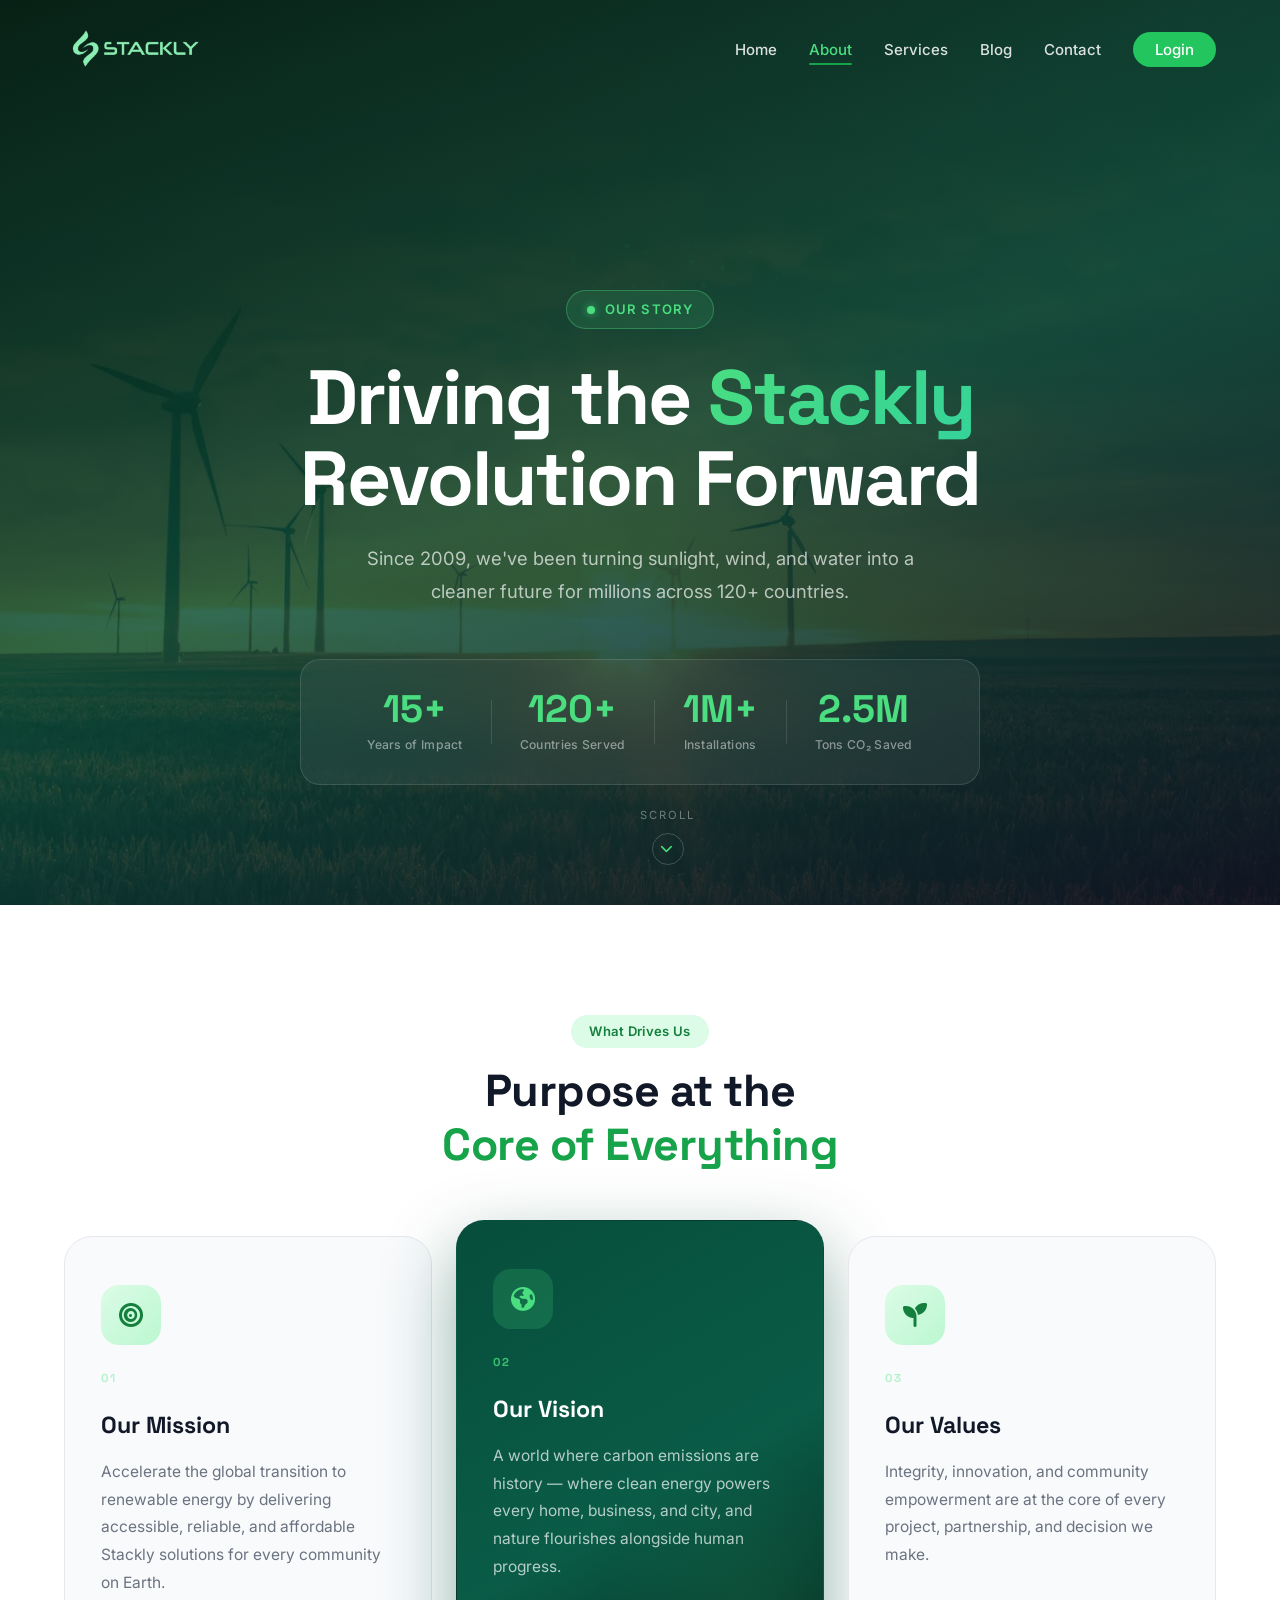
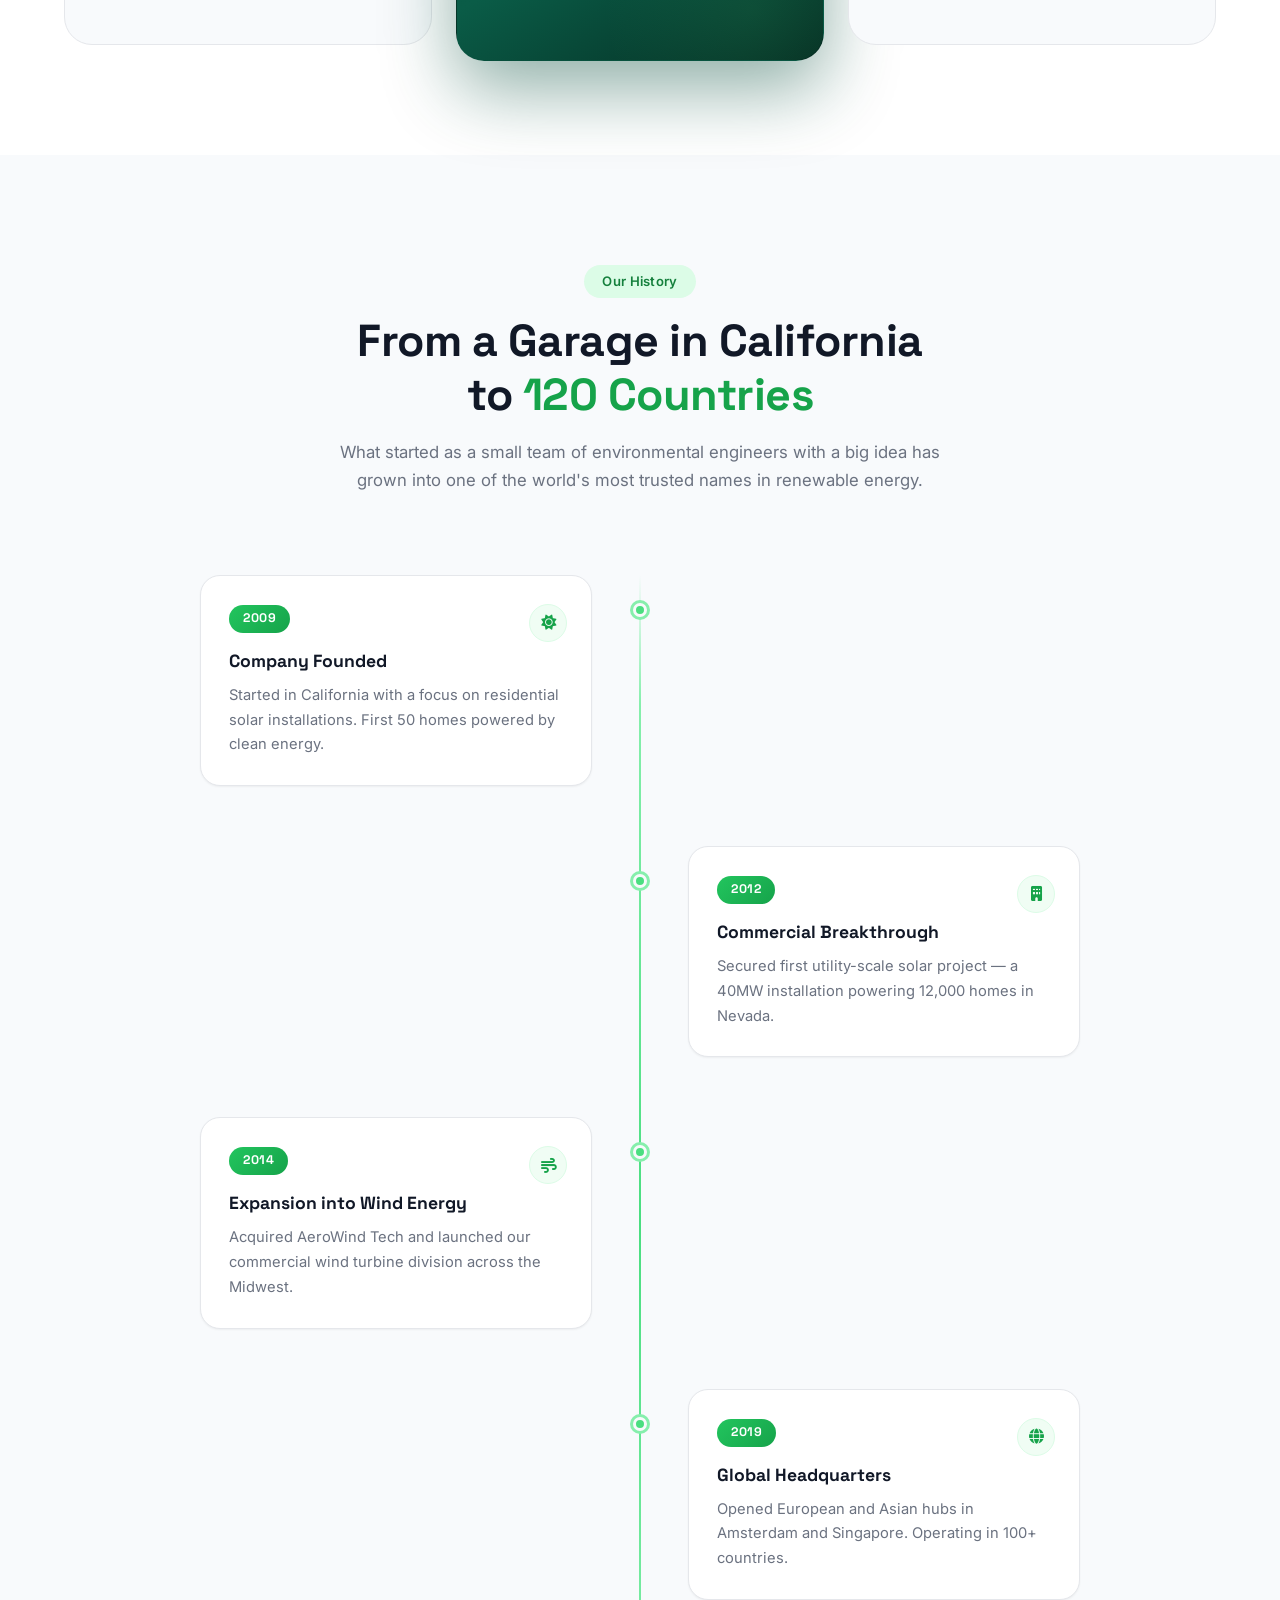
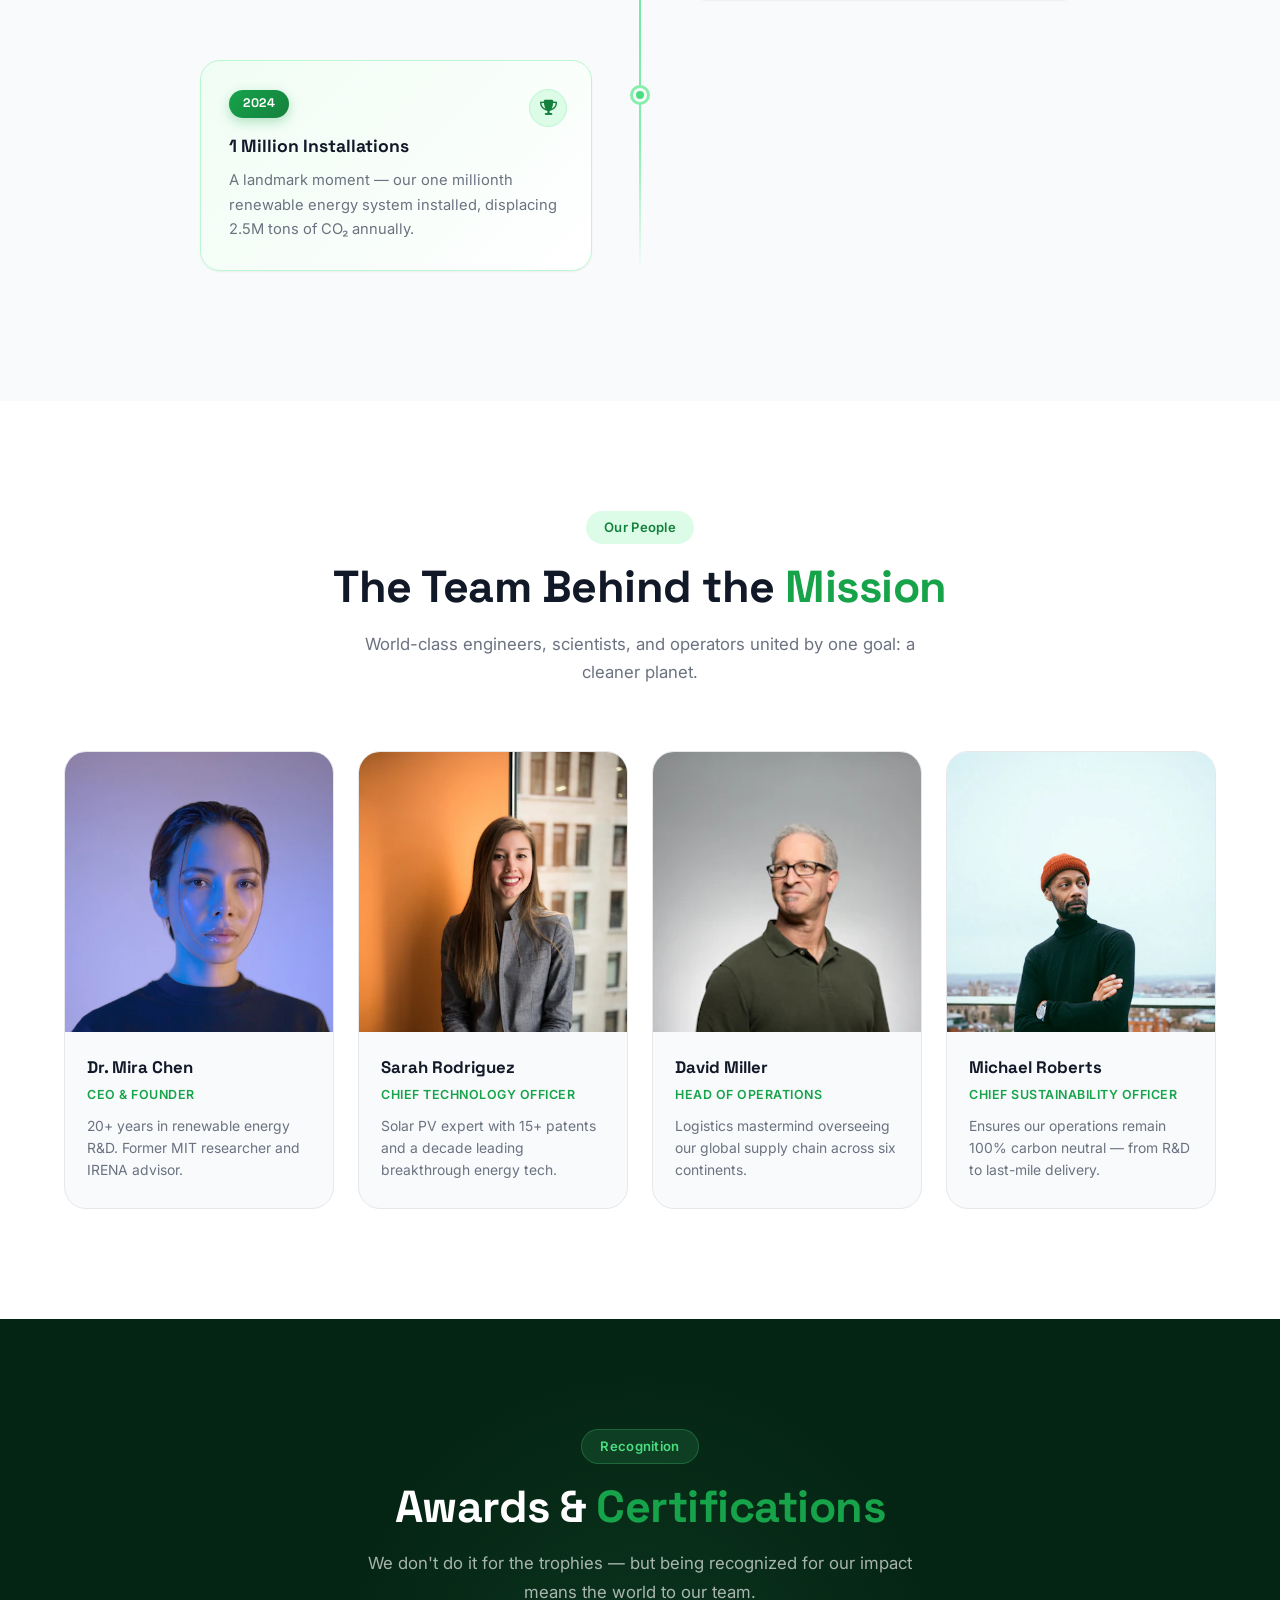
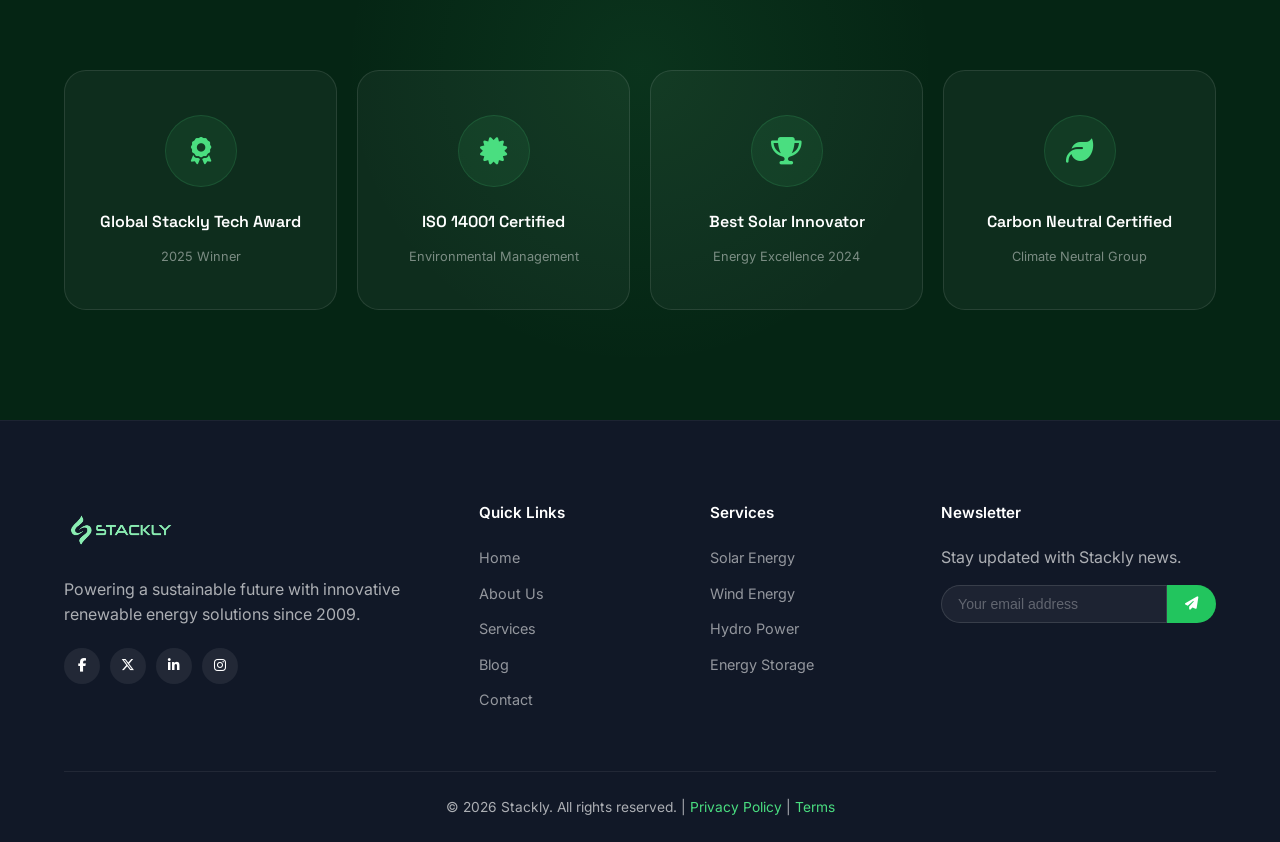
==== commit 2dd2f50b: "Update about.html" ====
--- a/about.html
+++ b/about.html
@@ -260,7 +260,7 @@
                         </div>
                     </div>
                     <div class="team-info">
-                        <h3>Elena Rostova</h3>
+                        <h3>Michael Roberts</h3>
                         <span>Chief Sustainability Officer</span>
                         <p>Ensures our operations remain 100% carbon neutral — from R&D to last-mile delivery.</p>
                     </div>
@@ -360,4 +360,4 @@
 
     <script src="about.js"></script>
 </body>
-</html>+</html>
